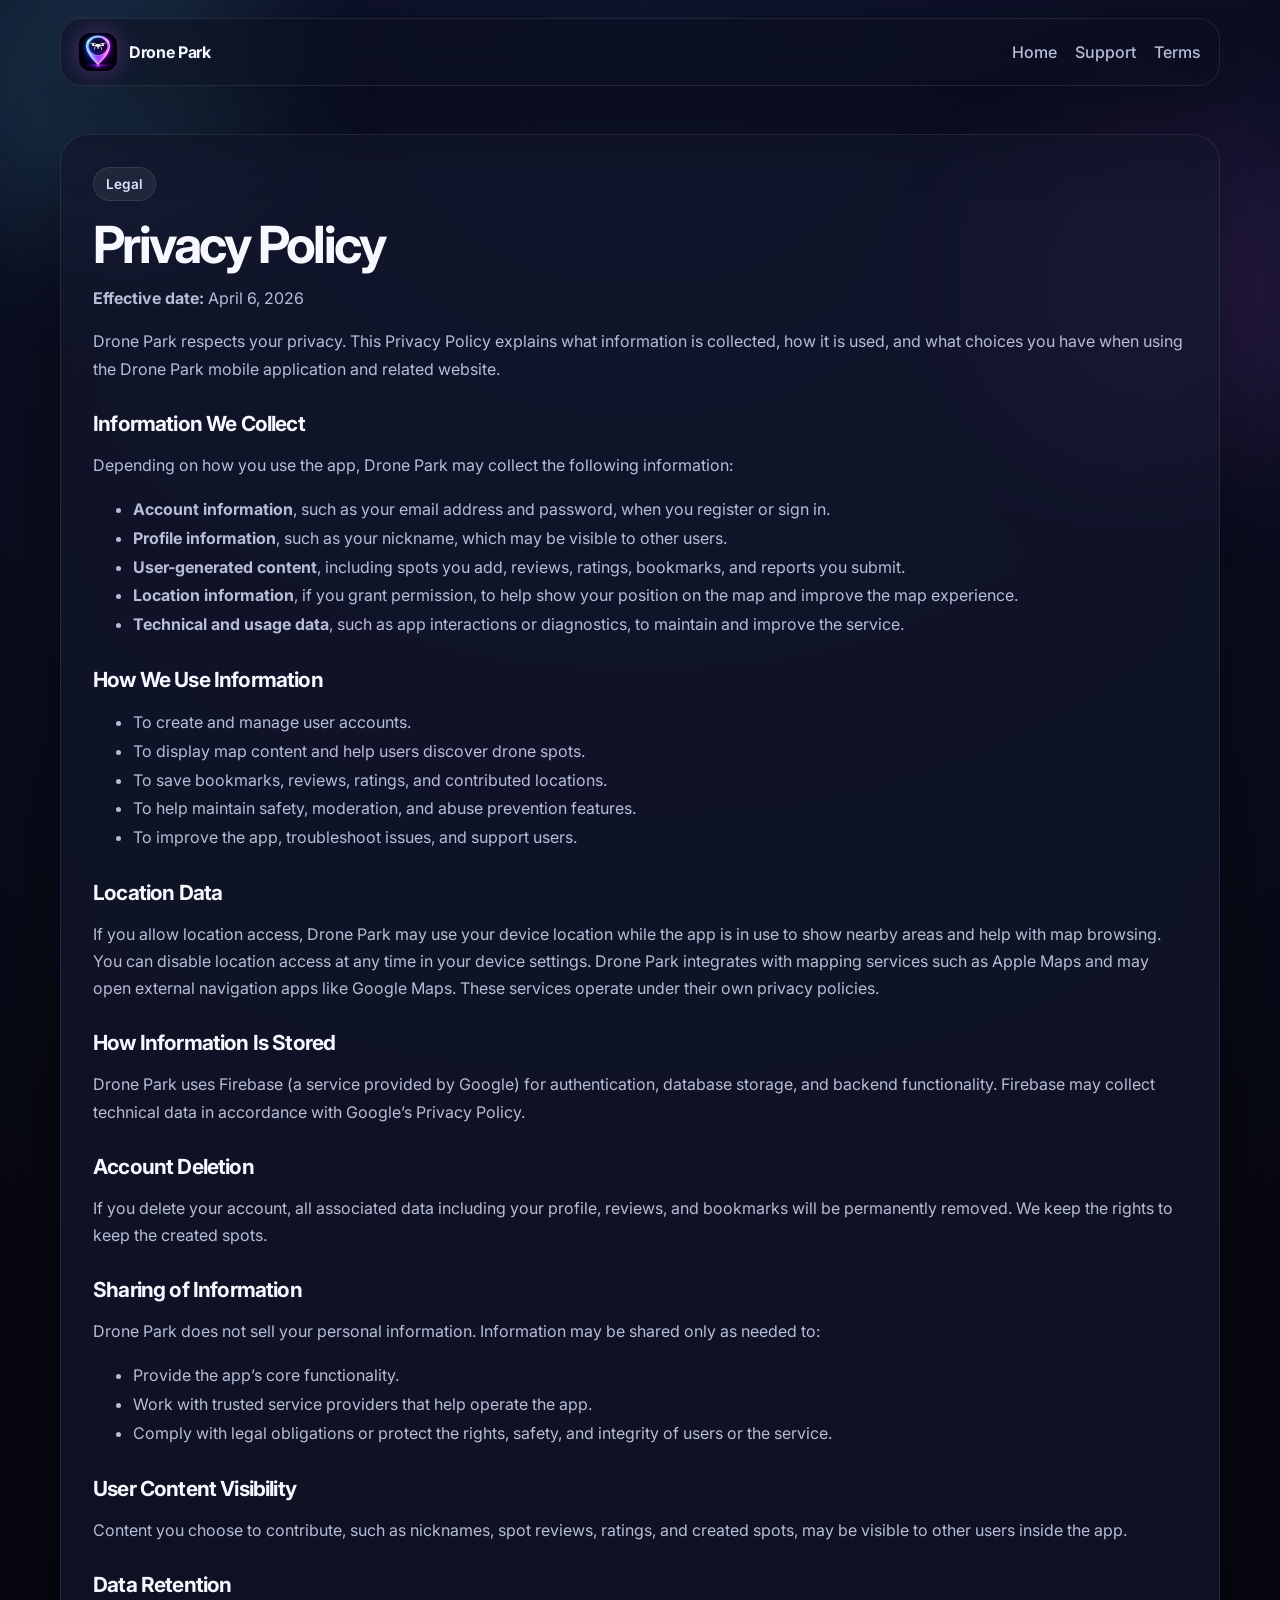
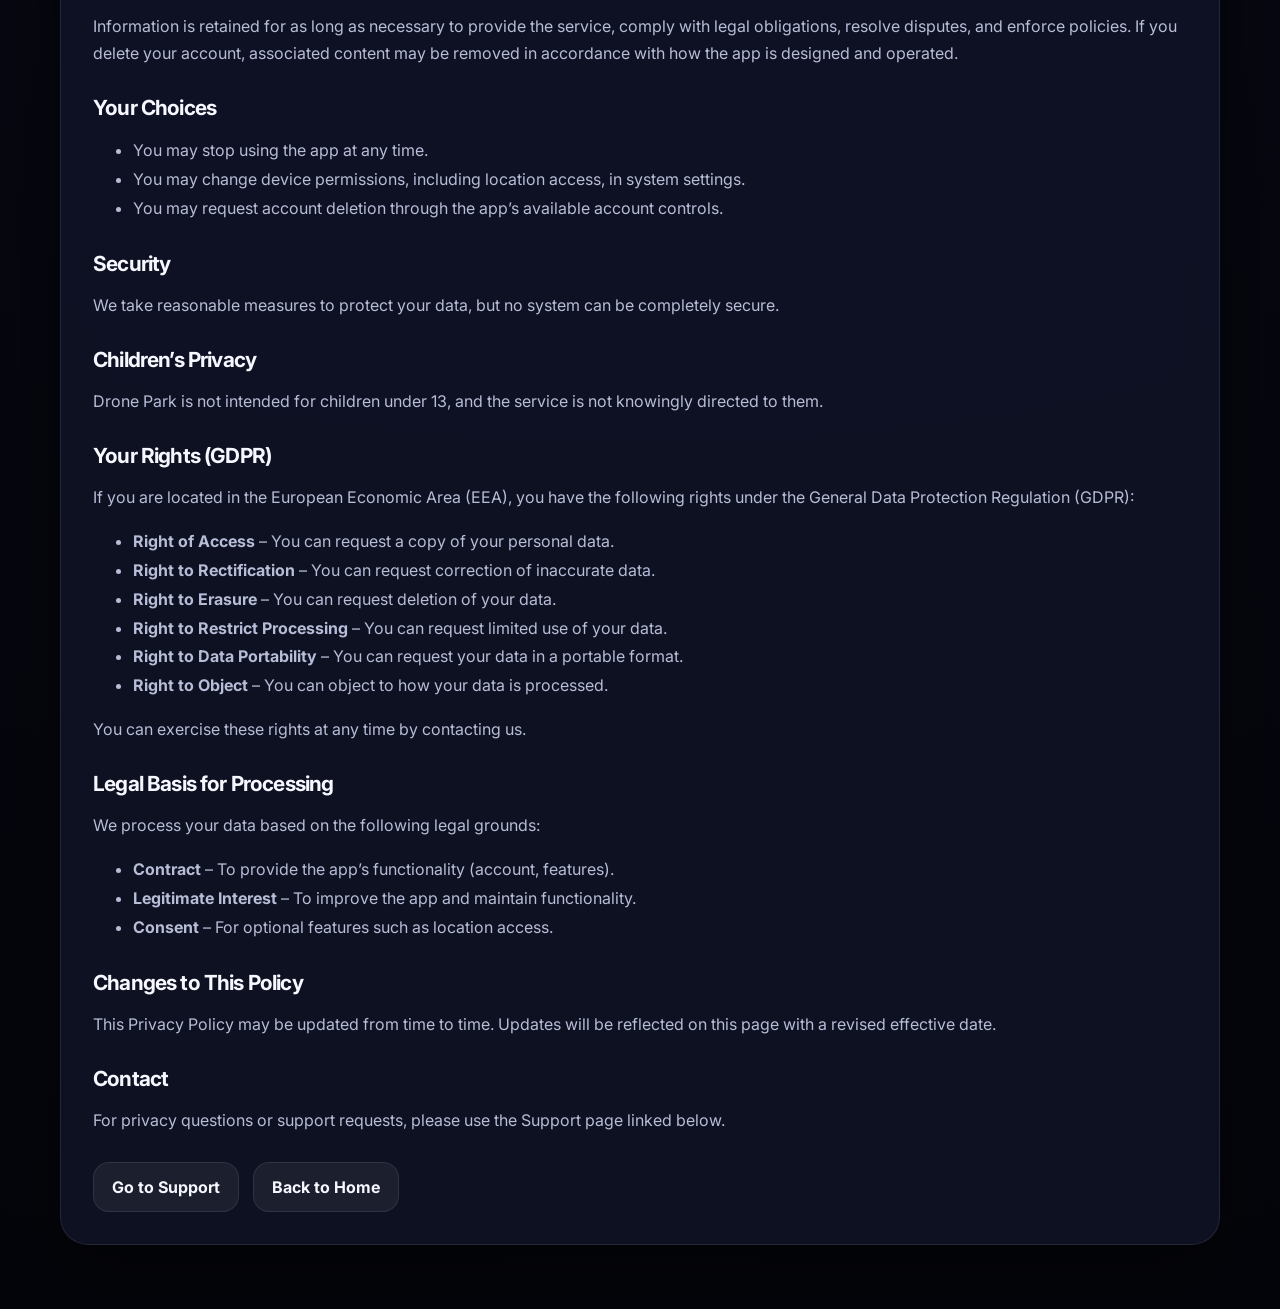
==== privacy.html @ 1043780d "Add files via upload" ====
<!DOCTYPE html>
<html lang="en">
<head>
  <meta charset="UTF-8" />
  <meta name="viewport" content="width=device-width, initial-scale=1.0" />
  <title>Privacy Policy — Drone Park</title>
  <meta name="description" content="Privacy Policy for Drone Park." />
  <link rel="preconnect" href="https://fonts.googleapis.com">
  <link rel="preconnect" href="https://fonts.gstatic.com" crossorigin>
  <link href="https://fonts.googleapis.com/css2?family=Inter:wght@400;500;600;700;800&display=swap" rel="stylesheet">
  <link rel="icon" type="image/png" href="appicon.png" />
  <link rel="stylesheet" href="styles.css" />
</head>
<body class="legal-body">
  <div class="bg-orb orb-1"></div>
  <div class="bg-orb orb-2"></div>
  <div class="bg-grid"></div>

  <header class="site-header">
    <a class="brand" href="index.html">
      <img src="appicon.png" alt="Drone Park app icon" class="brand-logo" />
      <span>Drone Park</span>
    </a>
    <nav class="nav">
      <a href="index.html">Home</a>
      <a href="support.html">Support</a>
      <a href="terms.html">Terms</a>
    </nav>
  </header>

  <main class="legal-wrap container">
    <article class="legal-card">
      <span class="eyebrow">Legal</span>
      <h1>Privacy Policy</h1>
      <p><strong>Effective date:</strong> April 6, 2026</p>

      <p>
        Drone Park respects your privacy. This Privacy Policy explains what information is collected,
        how it is used, and what choices you have when using the Drone Park mobile application and related website.
      </p>

      <h2>Information We Collect</h2>
      <p>Depending on how you use the app, Drone Park may collect the following information:</p>
      <ul>
        <li><strong>Account information</strong>, such as your email address and password, when you register or sign in.</li>
        <li><strong>Profile information</strong>, such as your nickname, which may be visible to other users.</li>
        <li><strong>User-generated content</strong>, including spots you add, reviews, ratings, bookmarks, and reports you submit.</li>
        <li><strong>Location information</strong>, if you grant permission, to help show your position on the map and improve the map experience.</li>
        <li><strong>Technical and usage data</strong>, such as app interactions or diagnostics, to maintain and improve the service.</li>
      </ul>

      <h2>How We Use Information</h2>
      <ul>
        <li>To create and manage user accounts.</li>
        <li>To display map content and help users discover drone spots.</li>
        <li>To save bookmarks, reviews, ratings, and contributed locations.</li>
        <li>To help maintain safety, moderation, and abuse prevention features.</li>
        <li>To improve the app, troubleshoot issues, and support users.</li>
      </ul>

      <h2>Location Data</h2>
      <p>
        If you allow location access, Drone Park may use your device location while the app is in use
        to show nearby areas and help with map browsing. You can disable location access at any time
        in your device settings.
        
        Drone Park integrates with mapping services such as Apple Maps and may open external navigation apps like Google Maps.  
These services operate under their own privacy policies.
      </p>

      <h2>How Information Is Stored</h2>
      <p>
        Drone Park uses Firebase (a service provided by Google) for authentication, database storage, and backend functionality.  
Firebase may collect technical data in accordance with Google’s Privacy Policy.
      </p>
      <h2>Account Deletion</h2>
      <p>
        If you delete your account, all associated data including your profile, reviews, and bookmarks will be permanently removed. We keep the rights to keep the created spots.
      </p>

      <h2>Sharing of Information</h2>
      <p>
        Drone Park does not sell your personal information. Information may be shared only as needed to:
      </p>
      <ul>
        <li>Provide the app’s core functionality.</li>
        <li>Work with trusted service providers that help operate the app.</li>
        <li>Comply with legal obligations or protect the rights, safety, and integrity of users or the service.</li>
      </ul>

      <h2>User Content Visibility</h2>
      <p>
        Content you choose to contribute, such as nicknames, spot reviews, ratings, and created spots,
        may be visible to other users inside the app.
      </p>

      <h2>Data Retention</h2>
      <p>
        Information is retained for as long as necessary to provide the service, comply with legal obligations,
        resolve disputes, and enforce policies. If you delete your account, associated content may be removed
        in accordance with how the app is designed and operated.
      </p>

      <h2>Your Choices</h2>
      <ul>
        <li>You may stop using the app at any time.</li>
        <li>You may change device permissions, including location access, in system settings.</li>
        <li>You may request account deletion through the app’s available account controls.</li>
      </ul>

      <h2>Security</h2>
      <p>
        We take reasonable measures to protect your data, but no system can be completely secure.
      </p>

      <h2>Children’s Privacy</h2>
      <p>
        Drone Park is not intended for children under 13, and the service is not knowingly directed to them.
      </p>

      <h2>Your Rights (GDPR)</h2>

<p>If you are located in the European Economic Area (EEA), you have the following rights under the General Data Protection Regulation (GDPR):</p>

<ul>
    <li><strong>Right of Access</strong> – You can request a copy of your personal data.</li>
    <li><strong>Right to Rectification</strong> – You can request correction of inaccurate data.</li>
    <li><strong>Right to Erasure</strong> – You can request deletion of your data.</li>
    <li><strong>Right to Restrict Processing</strong> – You can request limited use of your data.</li>
    <li><strong>Right to Data Portability</strong> – You can request your data in a portable format.</li>
    <li><strong>Right to Object</strong> – You can object to how your data is processed.</li>
</ul>

<p>You can exercise these rights at any time by contacting us.</p>

<h2>Legal Basis for Processing</h2>

<p>We process your data based on the following legal grounds:</p>

<ul>
    <li><strong>Contract</strong> – To provide the app’s functionality (account, features).</li>
    <li><strong>Legitimate Interest</strong> – To improve the app and maintain functionality.</li>
    <li><strong>Consent</strong> – For optional features such as location access.</li>
</ul>

      <h2>Changes to This Policy</h2>
      <p>
        This Privacy Policy may be updated from time to time. Updates will be reflected on this page with a revised effective date.
      </p>

      <h2>Contact</h2>
      <p>
        For privacy questions or support requests, please use the Support page linked below.
      </p>

      <div class="link-row">
        <a href="support.html">Go to Support</a>
        <a href="index.html">Back to Home</a>
      </div>
    </article>
  </main>
</body>
</html>
---- styles.css ----
:root {
  --bg: #070812;
  --bg-soft: rgba(13, 18, 34, 0.72);
  --card: rgba(18, 23, 44, 0.72);
  --card-strong: rgba(21, 27, 53, 0.88);
  --text: #f7f8ff;
  --muted: #b7bdd7;
  --line: rgba(255, 255, 255, 0.09);
  --blue: #62d7ff;
  --purple: #c25cff;
  --pink: #ff67da;
  --shadow: 0 24px 80px rgba(0, 0, 0, 0.45);
}

* { box-sizing: border-box; }
html { scroll-behavior: smooth; }
body {
  margin: 0;
  font-family: 'Inter', system-ui, sans-serif;
  color: var(--text);
  background: radial-gradient(circle at top, #101531 0%, var(--bg) 46%, #04050a 100%);
  min-height: 100vh;
  overflow-x: hidden;
}

a { color: inherit; text-decoration: none; }
p { color: var(--muted); line-height: 1.7; }
ul { color: var(--muted); line-height: 1.8; }

.container {
  width: min(1160px, calc(100% - 32px));
  margin: 0 auto;
}

.site-header {
  position: sticky;
  top: 0;
  z-index: 50;
  display: flex;
  align-items: center;
  justify-content: space-between;
  width: min(1160px, calc(100% - 32px));
  margin: 18px auto 0;
  padding: 14px 18px;
  background: rgba(11, 14, 28, 0.58);
  backdrop-filter: blur(18px);
  border: 1px solid var(--line);
  border-radius: 22px;
  box-shadow: var(--shadow);
}

.brand {
  display: inline-flex;
  align-items: center;
  gap: 12px;
  font-weight: 700;
  letter-spacing: -0.02em;
}

.brand-logo {
  width: 38px;
  height: 38px;
  border-radius: 12px;
  object-fit: cover;
  box-shadow: 0 0 24px rgba(194, 92, 255, 0.35);
}

.nav {
  display: flex;
  gap: 18px;
  flex-wrap: wrap;
}

.nav a {
  color: var(--muted);
  font-weight: 500;
}

.hero {
  display: grid;
  grid-template-columns: 1.1fr 0.9fr;
  gap: 48px;
  align-items: center;
  padding: 72px 0 40px;
}

.eyebrow {
  display: inline-flex;
  padding: 8px 12px;
  border-radius: 999px;
  background: rgba(255,255,255,0.06);
  border: 1px solid rgba(255,255,255,0.1);
  color: #dfe4ff;
  font-size: 0.85rem;
  font-weight: 600;
  margin-bottom: 18px;
}

h1 {
  margin: 0;
  font-size: clamp(2.6rem, 5vw, 5rem);
  line-height: 0.98;
  letter-spacing: -0.05em;
}

h2 {
  margin: 0 0 12px;
  font-size: clamp(2rem, 3vw, 3rem);
  letter-spacing: -0.04em;
}

h3 { margin: 0 0 10px; font-size: 1.2rem; }
.lead { font-size: 1.08rem; max-width: 62ch; margin: 20px 0 0; }

.cta-row, .link-row {
  display: flex;
  gap: 14px;
  flex-wrap: wrap;
  margin-top: 28px;
}

.btn, .link-row a {
  display: inline-flex;
  align-items: center;
  justify-content: center;
  min-height: 50px;
  padding: 0 18px;
  border-radius: 16px;
  font-weight: 700;
  transition: transform .2s ease, box-shadow .2s ease, background .2s ease;
}

.btn:hover, .link-row a:hover { transform: translateY(-1px); }

.btn-primary {
  background: linear-gradient(135deg, var(--blue), var(--purple));
  color: #090b14;
  box-shadow: 0 14px 40px rgba(98, 215, 255, 0.22);
}

.btn-secondary, .link-row a {
  background: rgba(255,255,255,0.06);
  border: 1px solid var(--line);
  color: var(--text);
}

.meta-row {
  display: grid;
  grid-template-columns: repeat(2, 1fr);
  gap: 14px;
  margin-top: 28px;
}

.meta-card, .feature-card, .about-card, .legal-card, .support-panel {
  background: var(--card);
  border: 1px solid var(--line);
  backdrop-filter: blur(18px);
  box-shadow: var(--shadow);
}

.meta-card {
  padding: 18px;
  border-radius: 20px;
}

.meta-card strong {
  display: block;
  margin-bottom: 6px;
}

.hero-visual {
  display: flex;
  justify-content: center;
}

.phone-shell {
  position: relative;
  width: min(420px, 100%);
  aspect-ratio: 0.86;
  padding: 24px;
  border-radius: 36px;
  background: linear-gradient(180deg, rgba(255,255,255,0.1), rgba(255,255,255,0.03));
  border: 1px solid rgba(255,255,255,0.12);
  box-shadow: var(--shadow);
}

.phone-glow {
  position: absolute;
  inset: 18% 12% auto;
  height: 180px;
  background: radial-gradient(circle, rgba(98,215,255,0.32), rgba(194,92,255,0.18), transparent 72%);
  filter: blur(18px);
}

.hero-logo {
  position: relative;
  display: block;
  width: 160px;
  margin: 12px auto 24px;
  border-radius: 32px;
  box-shadow: 0 0 40px rgba(194, 92, 255, 0.28);
}

.phone-card {
  position: relative;
  border-radius: 28px;
  padding: 18px;
  background: rgba(7, 10, 22, 0.8);
  border: 1px solid rgba(255,255,255,0.08);
}

.mini-pill {
  display: inline-block;
  padding: 8px 12px;
  border-radius: 999px;
  background: linear-gradient(135deg, rgba(98,215,255,0.25), rgba(194,92,255,0.25));
  border: 1px solid rgba(255,255,255,0.1);
  font-weight: 600;
  font-size: 0.85rem;
}

.mini-map {
  height: 180px;
  margin-top: 16px;
  border-radius: 22px;
  background:
    radial-gradient(circle at 22% 34%, rgba(98,215,255,0.8) 0 8px, transparent 9px),
    radial-gradient(circle at 70% 48%, rgba(194,92,255,0.85) 0 10px, transparent 11px),
    radial-gradient(circle at 52% 72%, rgba(255,103,218,0.85) 0 8px, transparent 9px),
    linear-gradient(180deg, rgba(28,41,78,0.95), rgba(11,15,29,0.9));
  border: 1px solid rgba(255,255,255,0.08);
}

.mini-list {
  display: grid;
  gap: 10px;
  margin-top: 16px;
}

.mini-item {
  height: 14px;
  border-radius: 999px;
  background: linear-gradient(90deg, rgba(255,255,255,0.22), rgba(255,255,255,0.08));
}

.mini-item.short { width: 65%; }

.section { padding: 64px 0; }
.section-heading { max-width: 760px; margin-bottom: 24px; }

.feature-grid {
  display: grid;
  grid-template-columns: repeat(3, 1fr);
  gap: 18px;
}

.feature-card {
  padding: 24px;
  border-radius: 24px;
}

.about-section { padding-top: 18px; }
.about-card {
  padding: 32px;
  border-radius: 28px;
}

.site-footer {
  display: flex;
  justify-content: space-between;
  gap: 24px;
  padding: 24px 0 48px;
}

.footer-links {
  display: flex;
  gap: 16px;
  align-items: flex-start;
  flex-wrap: wrap;
}

.legal-wrap {
  padding: 48px 0 64px;
}

.legal-card {
  padding: 32px;
  border-radius: 28px;
}

.legal-card h1 {
  font-size: clamp(2.2rem, 4vw, 3.8rem);
  margin-bottom: 16px;
}

.legal-card h2 {
  font-size: 1.3rem;
  margin-top: 28px;
  margin-bottom: 10px;
}

.support-panel {
  padding: 22px;
  border-radius: 22px;
  margin: 24px 0;
}

.bg-orb {
  position: fixed;
  border-radius: 999px;
  filter: blur(70px);
  pointer-events: none;
  opacity: 0.45;
}

.orb-1 {
  width: 320px;
  height: 320px;
  background: rgba(98, 215, 255, 0.35);
  top: -80px;
  left: -60px;
}

.orb-2 {
  width: 340px;
  height: 340px;
  background: rgba(194, 92, 255, 0.32);
  right: -60px;
  top: 120px;
}

.bg-grid {
  position: fixed;
  inset: 0;
  background-image: linear-gradient(rgba(255,255,255,0.03) 1px, transparent 1px), linear-gradient(90deg, rgba(255,255,255,0.03) 1px, transparent 1px);
  background-size: 40px 40px;
  mask-image: linear-gradient(to bottom, rgba(255,255,255,0.25), transparent 75%);
  pointer-events: none;
}

@media (max-width: 920px) {
  .hero,
  .feature-grid,
  .meta-row,
  .site-footer {
    grid-template-columns: 1fr;
    display: grid;
  }

  .hero { padding-top: 42px; }
  .nav { display: none; }
}

@media (max-width: 640px) {
  .site-header { padding: 12px 14px; }
  .brand-logo { width: 34px; height: 34px; }
  .section, .legal-wrap { padding-top: 34px; }
  .feature-card, .about-card, .legal-card { padding: 22px; }
  .phone-shell { padding: 18px; border-radius: 28px; }
  .hero-logo { width: 124px; }
}
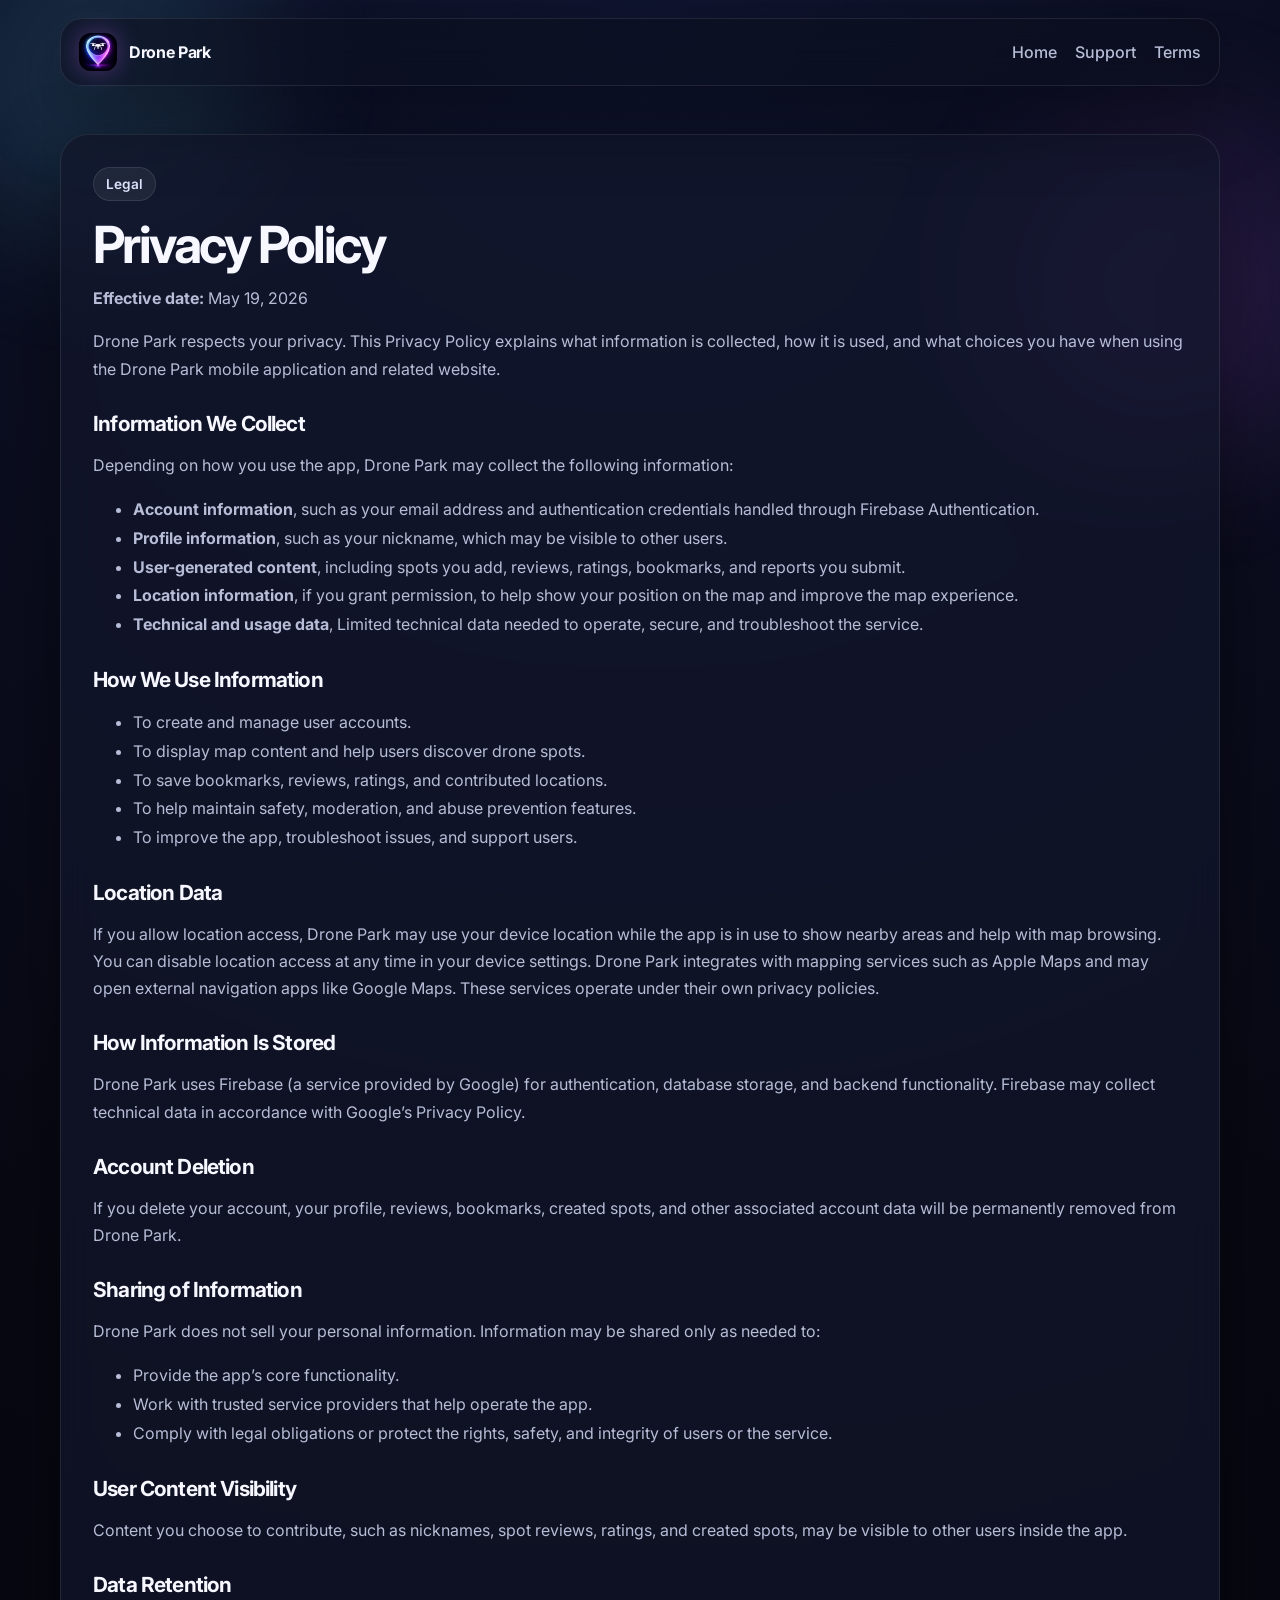
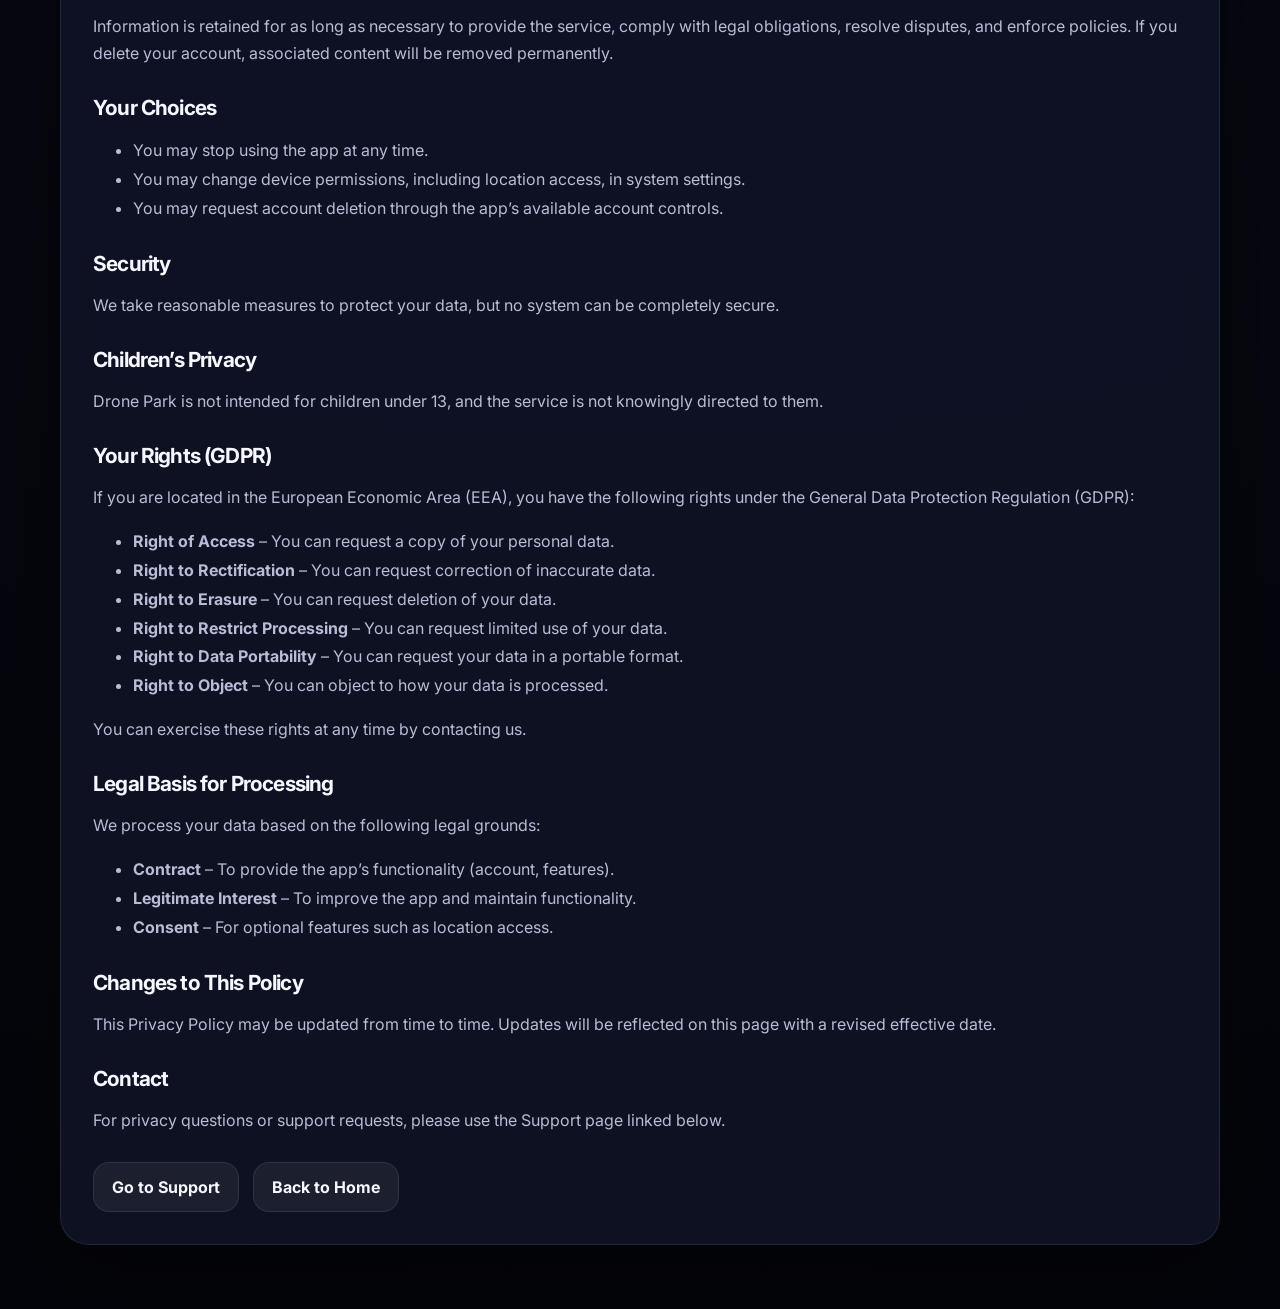
==== commit 01889fbf: "Update privacy.html Update privacy policy wording" ====
--- a/privacy.html
+++ b/privacy.html
@@ -32,7 +32,7 @@
     <article class="legal-card">
       <span class="eyebrow">Legal</span>
       <h1>Privacy Policy</h1>
-      <p><strong>Effective date:</strong> April 6, 2026</p>
+      <p><strong>Effective date:</strong> May 19, 2026</p>
 
       <p>
         Drone Park respects your privacy. This Privacy Policy explains what information is collected,
@@ -42,11 +42,11 @@
       <h2>Information We Collect</h2>
       <p>Depending on how you use the app, Drone Park may collect the following information:</p>
       <ul>
-        <li><strong>Account information</strong>, such as your email address and password, when you register or sign in.</li>
+        <li><strong>Account information</strong>, such as your email address and authentication credentials handled through Firebase Authentication.</li>
         <li><strong>Profile information</strong>, such as your nickname, which may be visible to other users.</li>
         <li><strong>User-generated content</strong>, including spots you add, reviews, ratings, bookmarks, and reports you submit.</li>
         <li><strong>Location information</strong>, if you grant permission, to help show your position on the map and improve the map experience.</li>
-        <li><strong>Technical and usage data</strong>, such as app interactions or diagnostics, to maintain and improve the service.</li>
+        <li><strong>Technical and usage data</strong>, Limited technical data needed to operate, secure, and troubleshoot the service.</li>
       </ul>
 
       <h2>How We Use Information</h2>
@@ -75,7 +75,7 @@
       </p>
       <h2>Account Deletion</h2>
       <p>
-        If you delete your account, all associated data including your profile, reviews, and bookmarks will be permanently removed. We keep the rights to keep the created spots.
+        If you delete your account, your profile, reviews, bookmarks, created spots, and other associated account data will be permanently removed from Drone Park.
       </p>
 
       <h2>Sharing of Information</h2>
@@ -97,8 +97,7 @@
       <h2>Data Retention</h2>
       <p>
         Information is retained for as long as necessary to provide the service, comply with legal obligations,
-        resolve disputes, and enforce policies. If you delete your account, associated content may be removed
-        in accordance with how the app is designed and operated.
+        resolve disputes, and enforce policies. If you delete your account, associated content will be removed permanently.
       </p>
 
       <h2>Your Choices</h2>
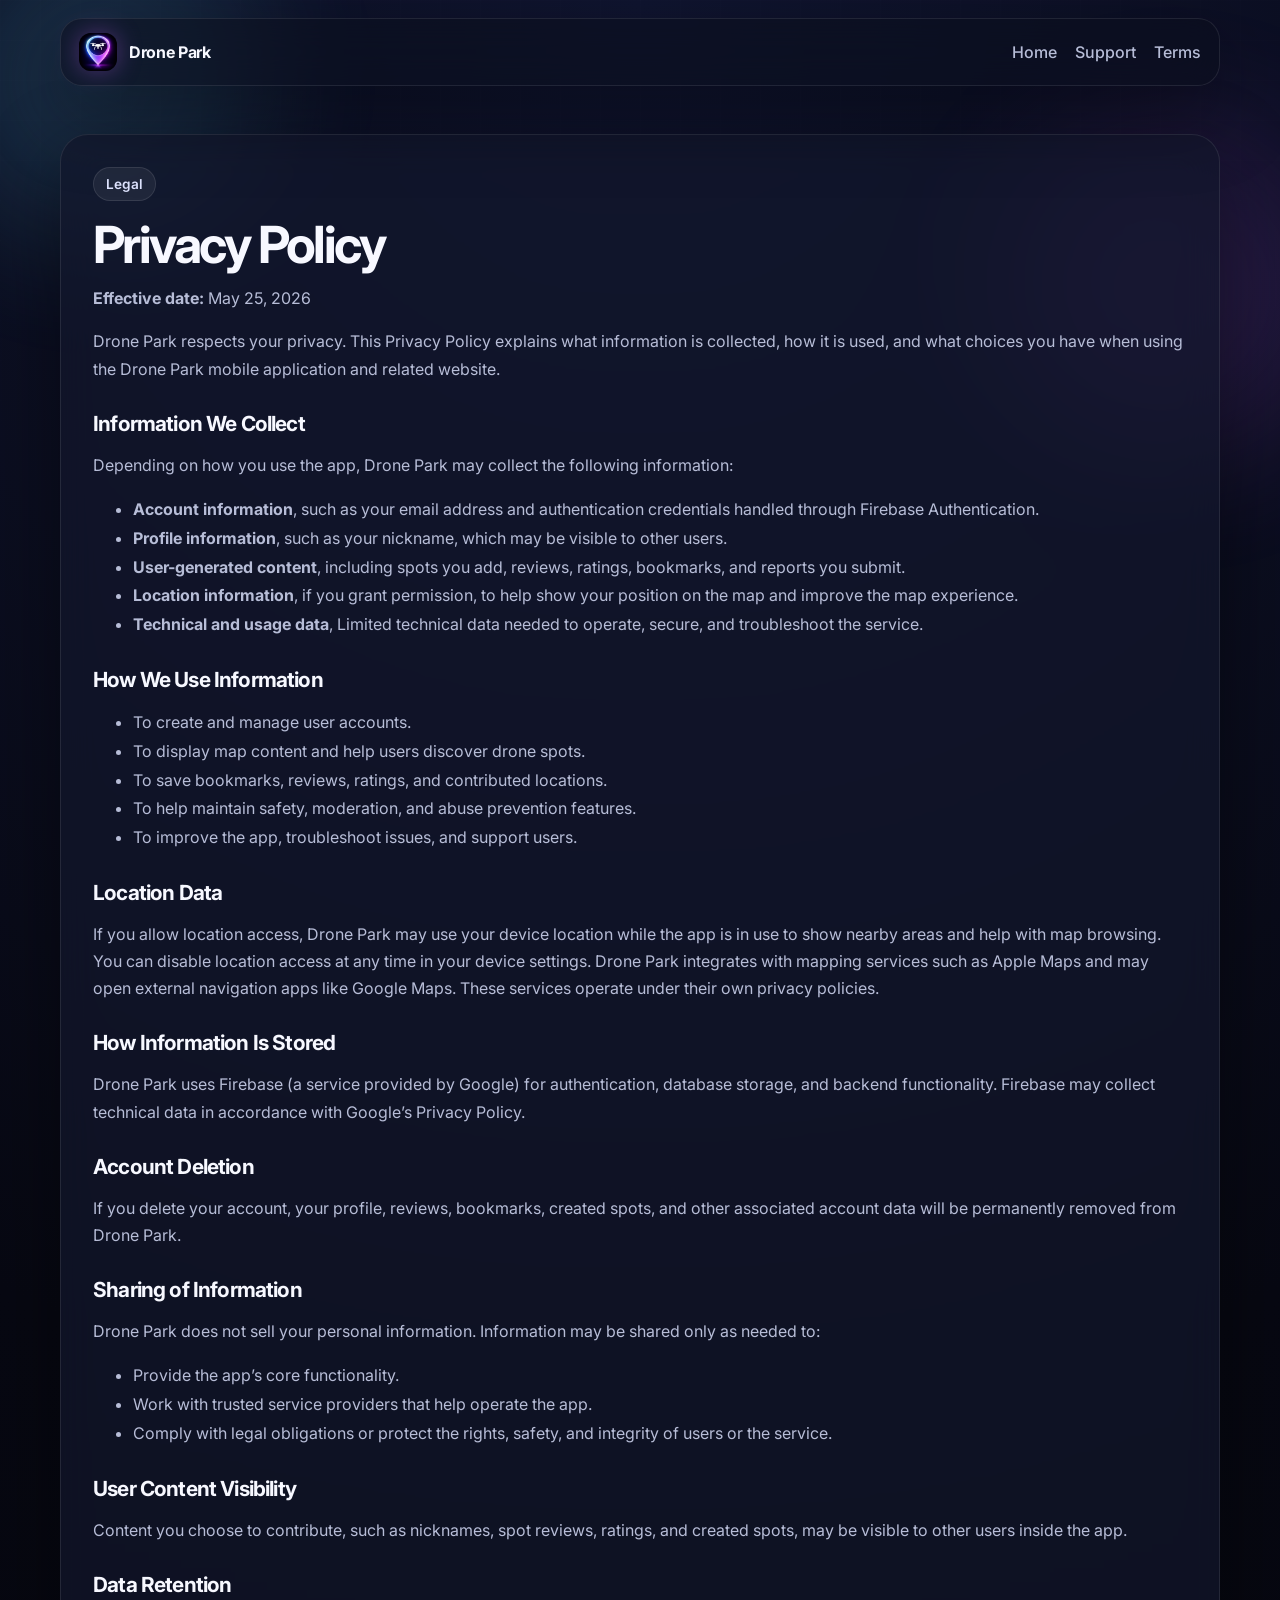
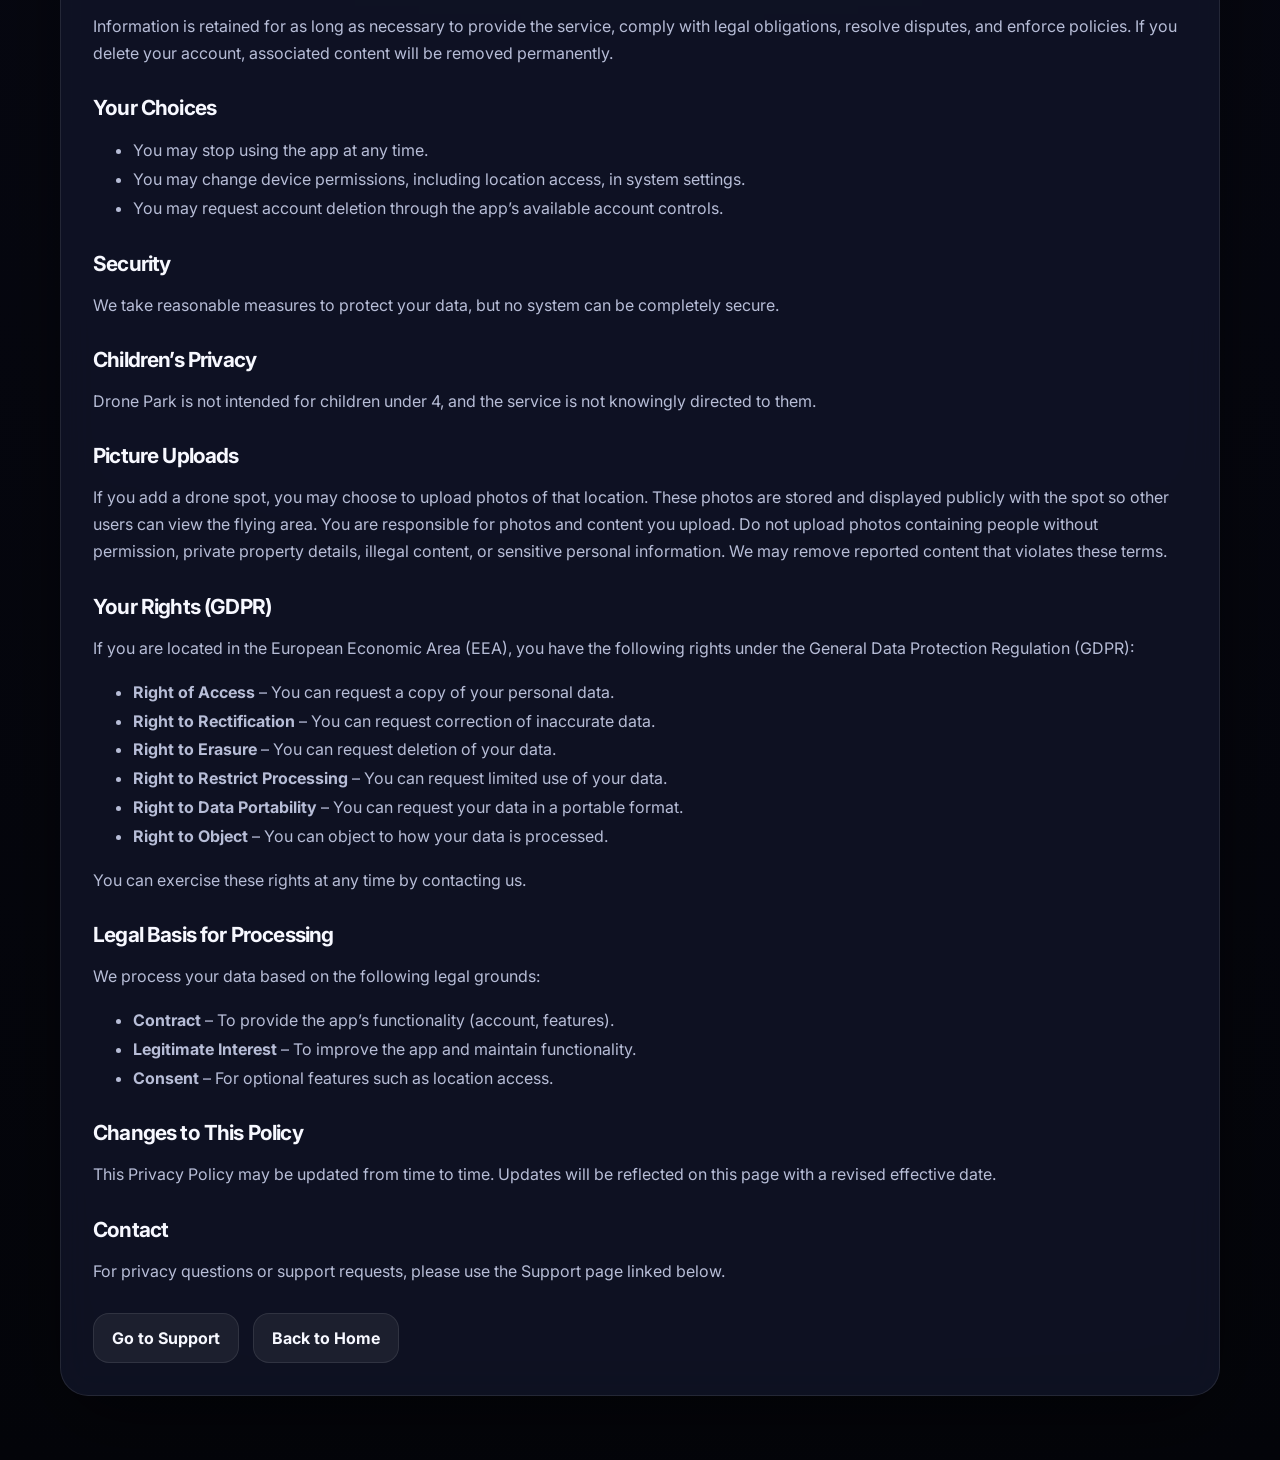
==== commit 1917e351: "Update privacy.html Updating terms- photo uploads" ====
--- a/privacy.html
+++ b/privacy.html
@@ -32,7 +32,7 @@
     <article class="legal-card">
       <span class="eyebrow">Legal</span>
       <h1>Privacy Policy</h1>
-      <p><strong>Effective date:</strong> May 19, 2026</p>
+      <p><strong>Effective date:</strong> May 25, 2026</p>
 
       <p>
         Drone Park respects your privacy. This Privacy Policy explains what information is collected,
@@ -114,7 +114,13 @@
 
       <h2>Children’s Privacy</h2>
       <p>
-        Drone Park is not intended for children under 13, and the service is not knowingly directed to them.
+        Drone Park is not intended for children under 4, and the service is not knowingly directed to them.
+      </p>
+      
+      <h2>Picture Uploads</h2>
+      <p>
+        If you add a drone spot, you may choose to upload photos of that location. These photos are stored and displayed publicly with the spot so other users can view the flying area.
+        You are responsible for photos and content you upload. Do not upload photos containing people without permission, private property details, illegal content, or sensitive personal information. We may remove reported content that violates these terms.
       </p>
 
       <h2>Your Rights (GDPR)</h2>
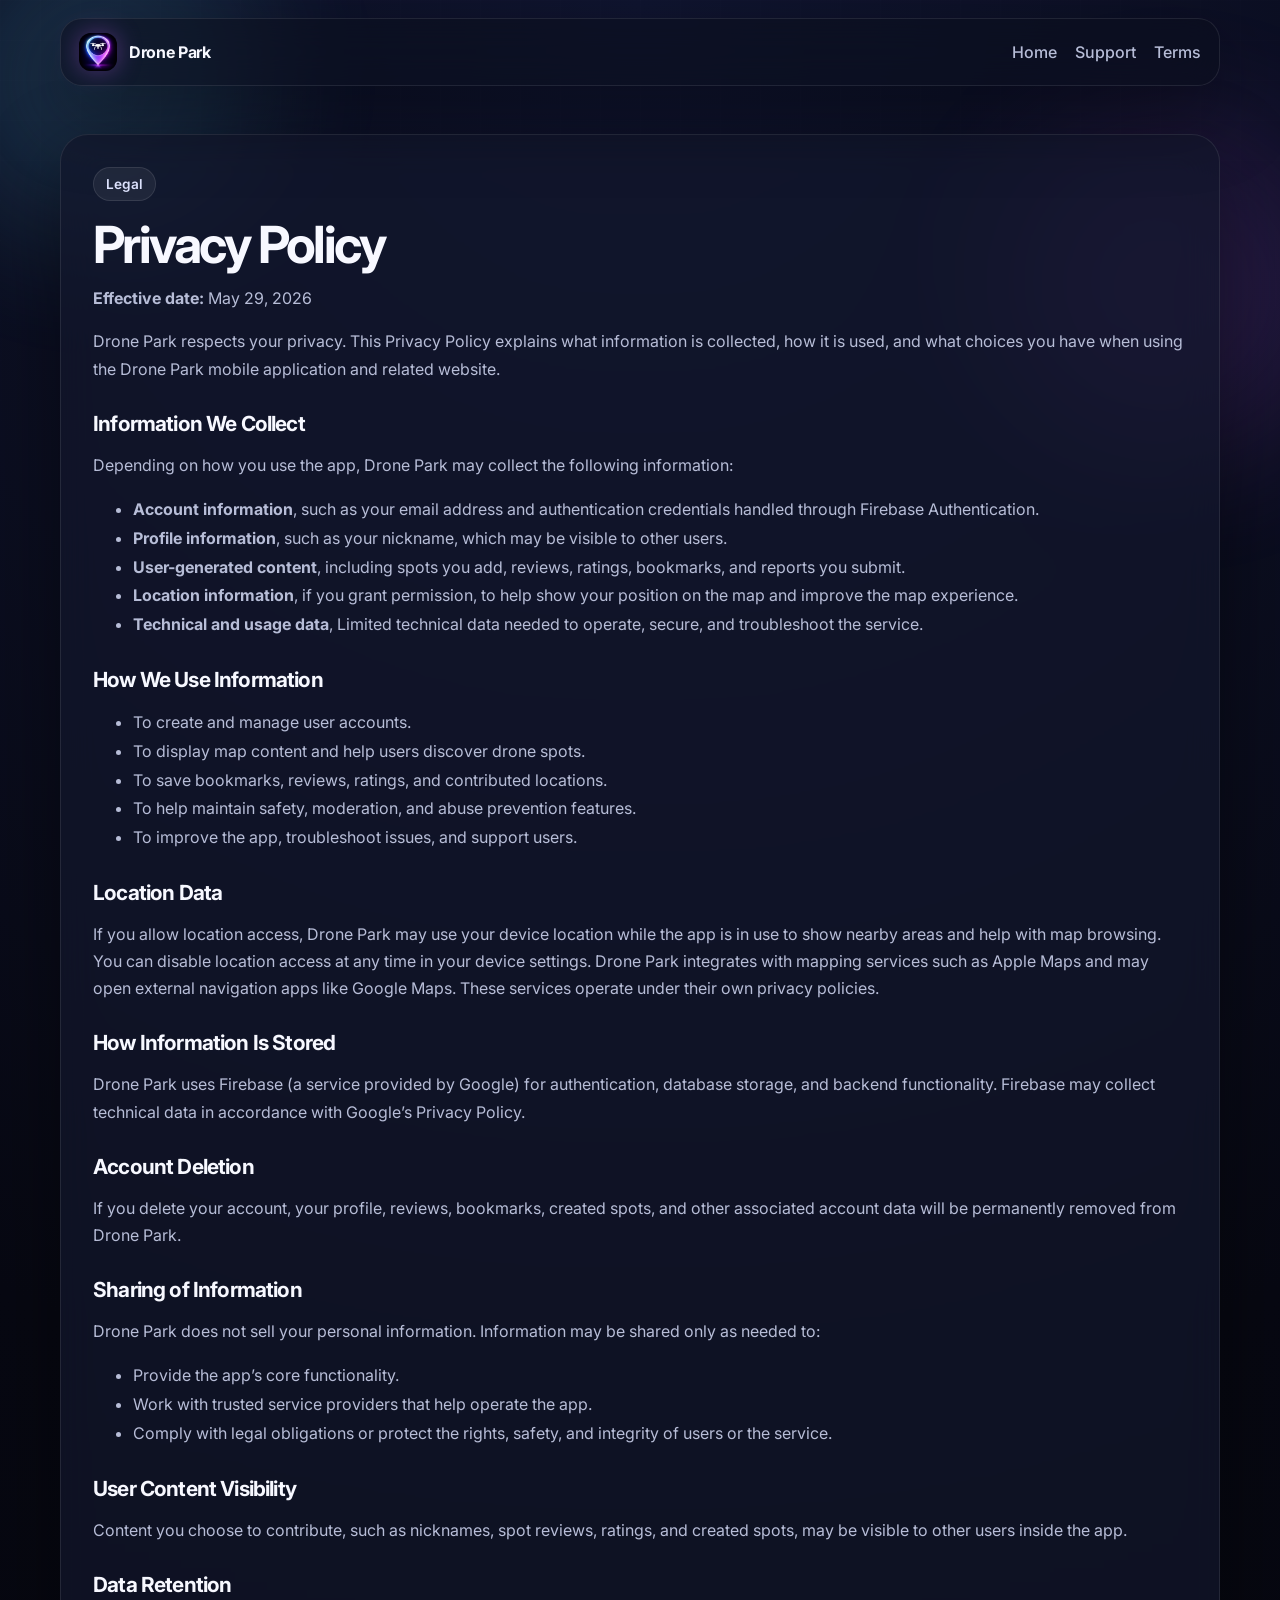
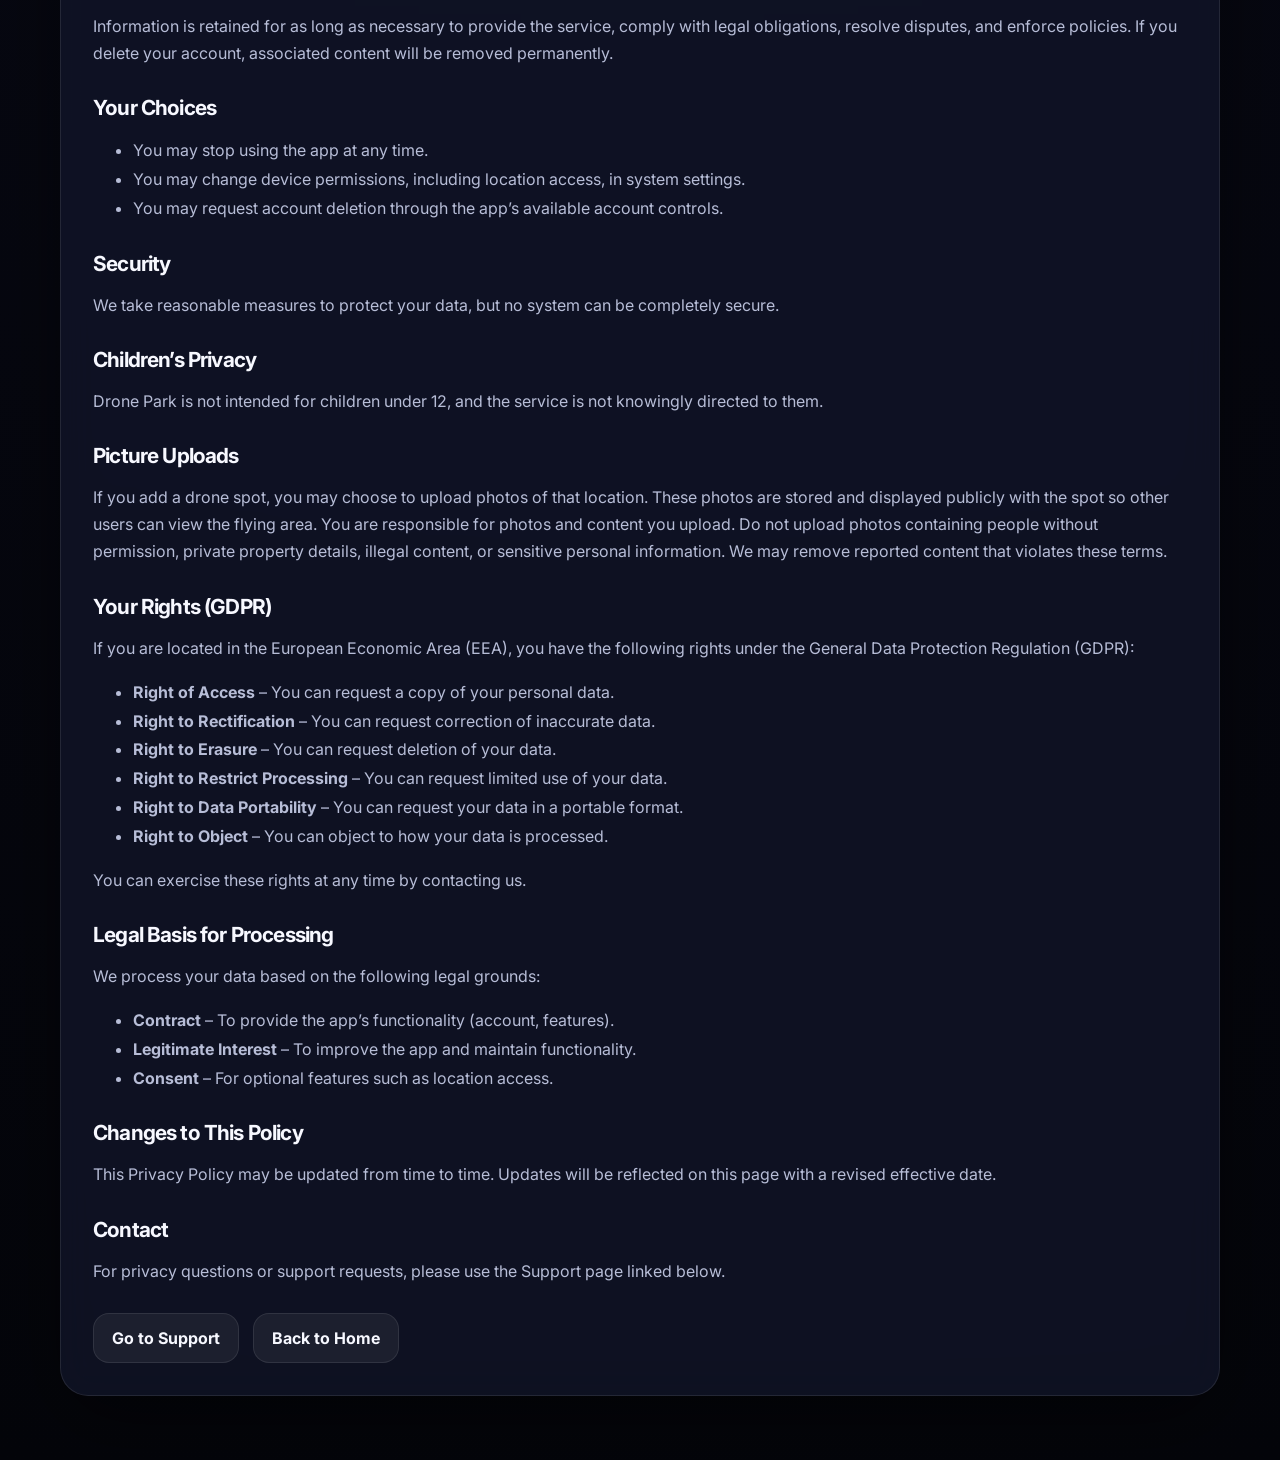
==== commit 6b3e431f: "Update privacy.html Age Update" ====
--- a/privacy.html
+++ b/privacy.html
@@ -32,7 +32,7 @@
     <article class="legal-card">
       <span class="eyebrow">Legal</span>
       <h1>Privacy Policy</h1>
-      <p><strong>Effective date:</strong> May 25, 2026</p>
+      <p><strong>Effective date:</strong> May 29, 2026</p>
 
       <p>
         Drone Park respects your privacy. This Privacy Policy explains what information is collected,
@@ -114,7 +114,7 @@
 
       <h2>Children’s Privacy</h2>
       <p>
-        Drone Park is not intended for children under 4, and the service is not knowingly directed to them.
+        Drone Park is not intended for children under 12, and the service is not knowingly directed to them.
       </p>
       
       <h2>Picture Uploads</h2>
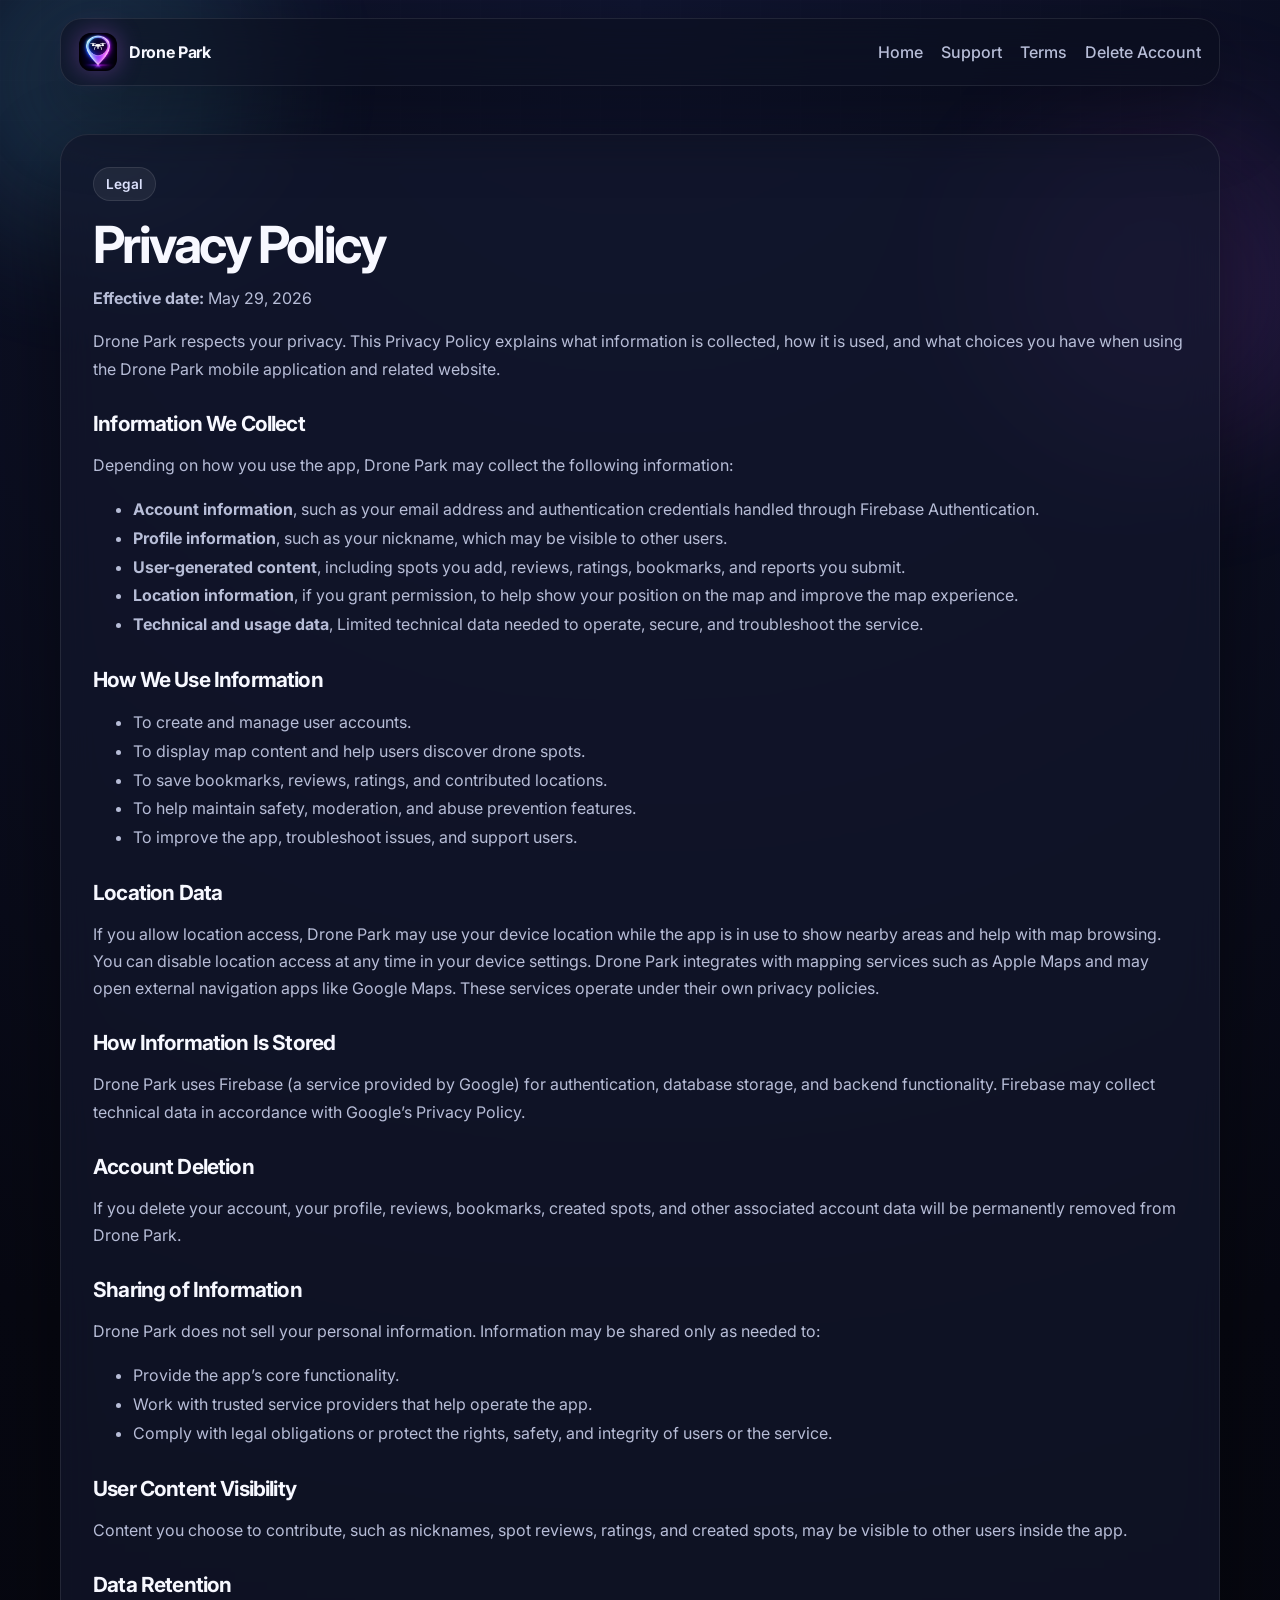
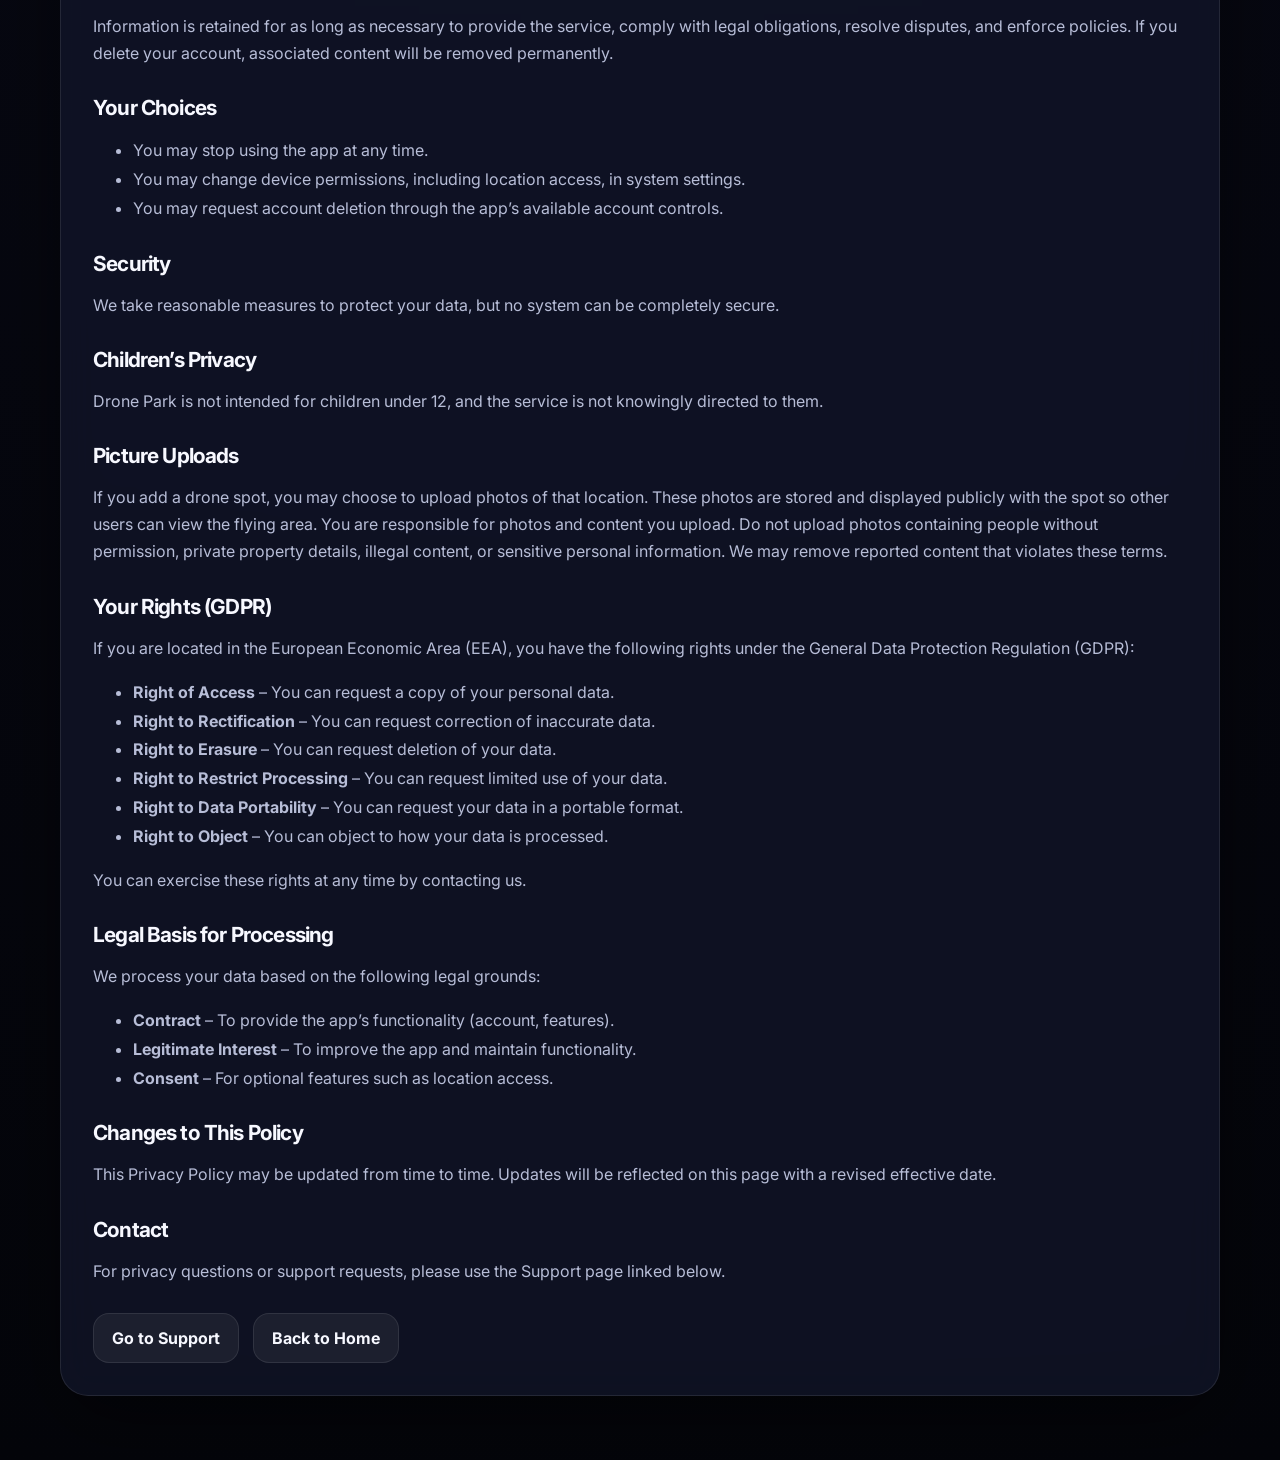
==== commit a9a59fd0: "Update privacy.html added delete account info" ====
--- a/privacy.html
+++ b/privacy.html
@@ -25,6 +25,7 @@
       <a href="index.html">Home</a>
       <a href="support.html">Support</a>
       <a href="terms.html">Terms</a>
+      <a href="delete-account.html">Delete Account</a>
     </nav>
   </header>
 
